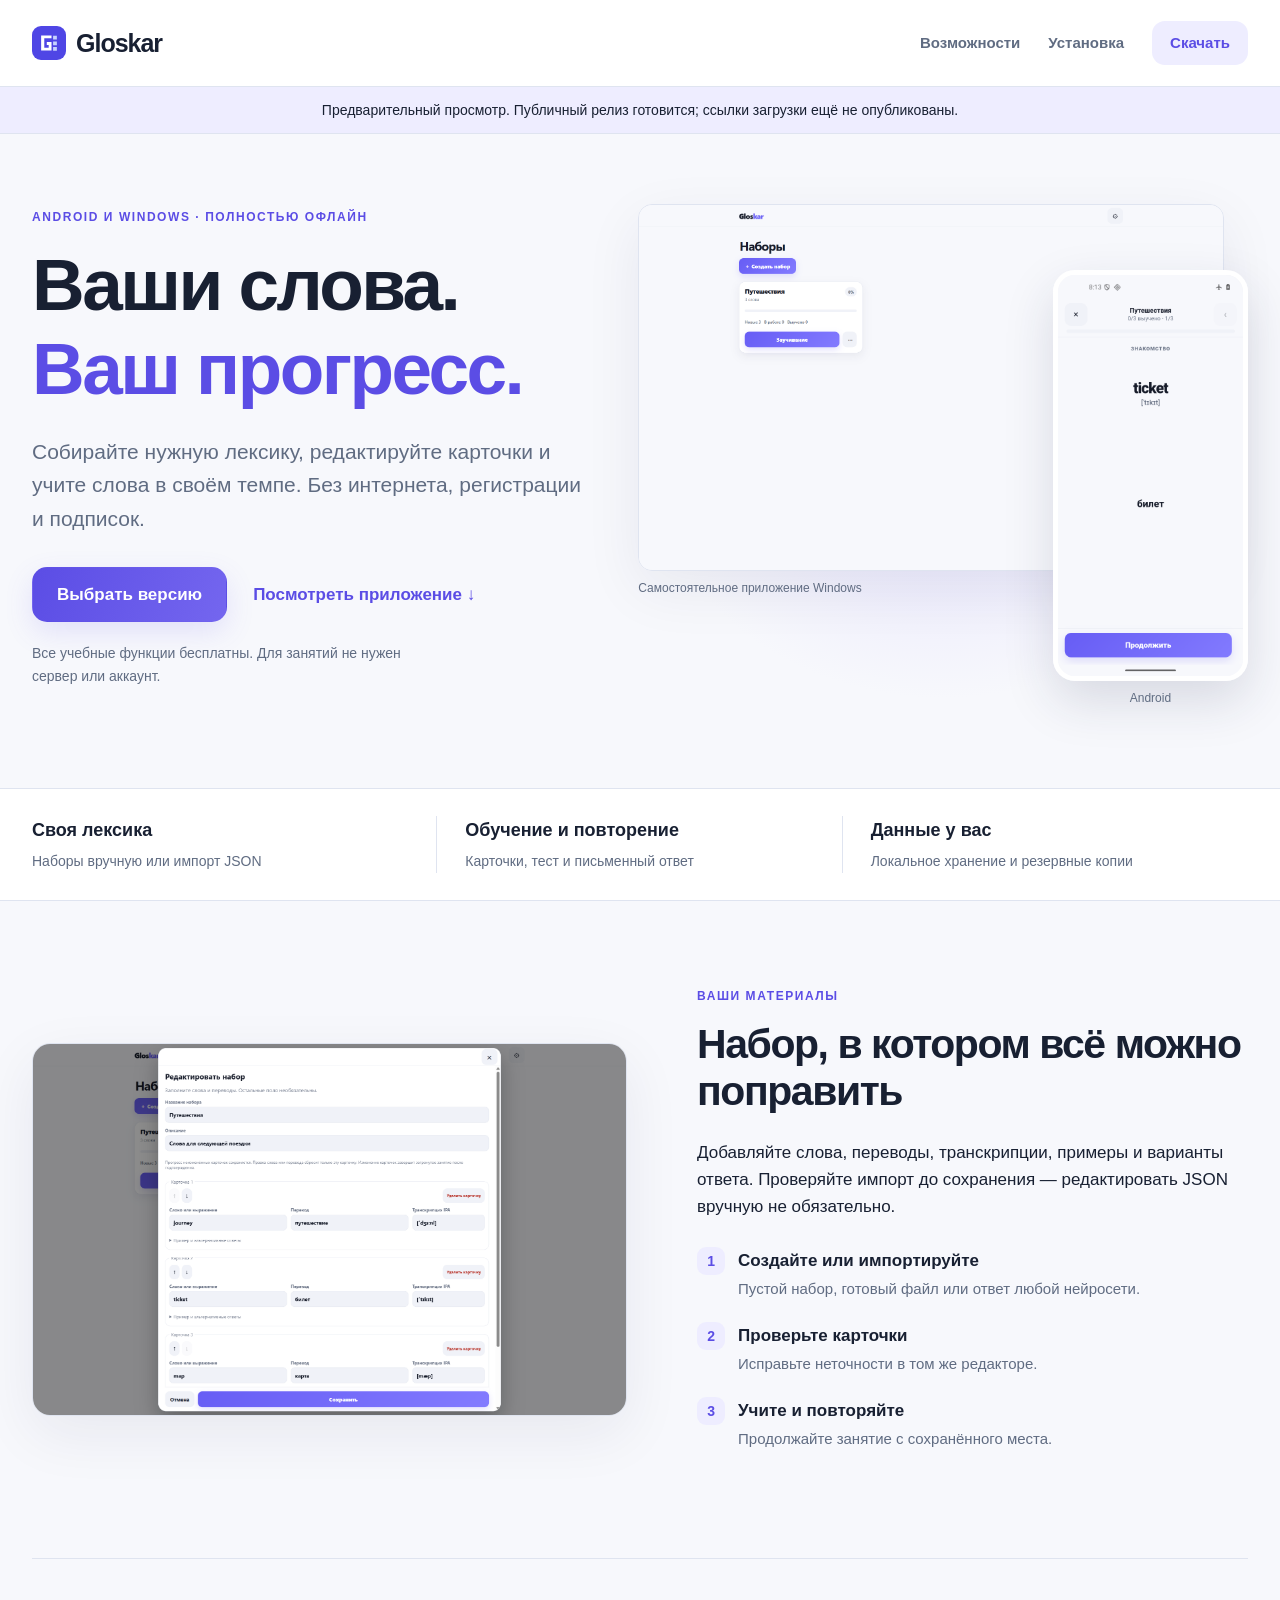
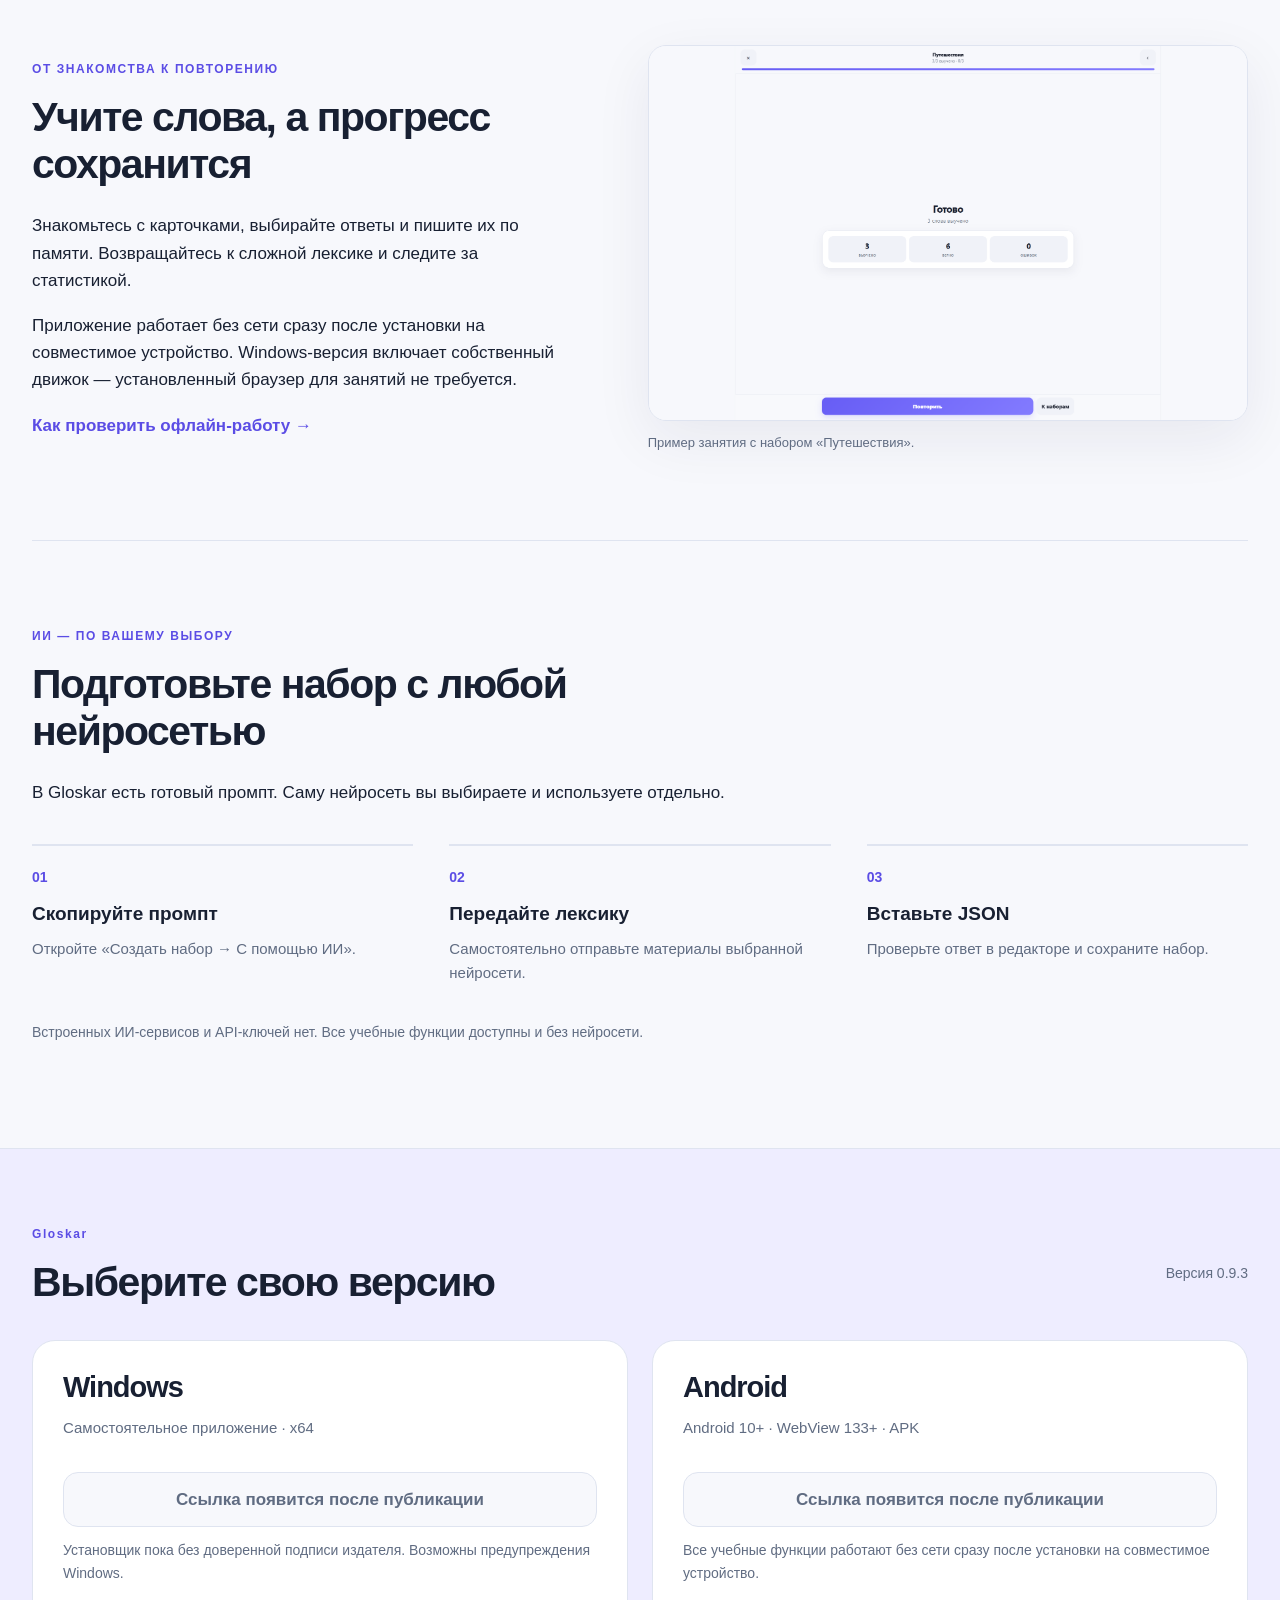
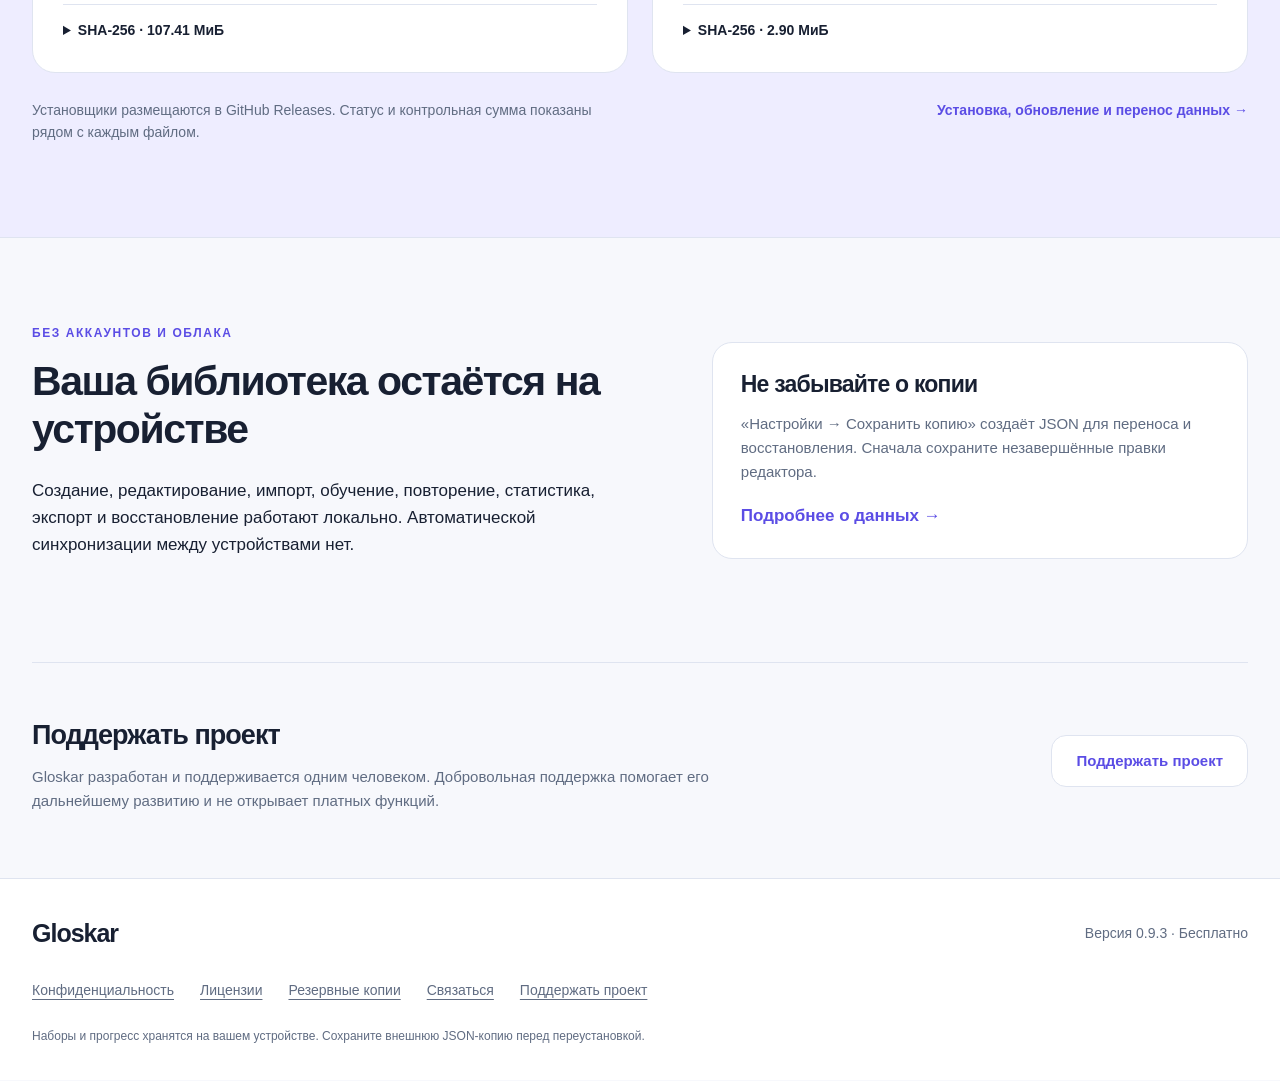
==== index.html @ 0e9c354c "Prepare official Gloskar download website" ====
<!doctype html>
<html lang="ru">
<head>
<meta charset="utf-8">
<meta name="viewport" content="width=device-width,initial-scale=1">
<meta name="color-scheme" content="light dark">
<meta name="description" content="Свои наборы слов, обучение и повторение офлайн. Бесплатное приложение для Android и Windows без регистрации и подписок.">
<meta name="referrer" content="no-referrer">
<meta http-equiv="Content-Security-Policy" content="default-src 'self'; script-src 'self'; style-src 'self'; img-src 'self' data:; connect-src 'self'; font-src 'self'; object-src 'none'; base-uri 'none'; form-action 'none'; frame-src 'none'">
<meta name="robots" content="noindex,nofollow">
<title>Слова и выражения офлайн · Gloskar</title>
<link rel="icon" href="./assets/icon.svg" type="image/svg+xml">
<link rel="stylesheet" href="./style.css">
<script src="./site.js" defer></script>
</head>
<body>
<a class="skip-link" href="#main">К содержанию</a>
<header class="header"><div class="container header-inner">
<a class="brand" href="./index.html" aria-label="Gloskar — главная"><img src="./assets/icon.svg" width="34" height="34" alt=""><span>Gloskar</span></a>
<nav aria-label="Основная навигация"><a href="./index.html#screens">Возможности</a><a href="./install.html">Установка</a><a class="nav-download" href="./index.html#downloads">Скачать</a></nav>
</div></header>
<div class="draft">Предварительный просмотр. Публичный релиз готовится; ссылки загрузки ещё не опубликованы.</div>
<main id="main"><section class="container hero" aria-labelledby="hero-title">
<div class="hero-copy"><p class="eyebrow">ANDROID И WINDOWS · ПОЛНОСТЬЮ ОФЛАЙН</p>
<h1 id="hero-title">Ваши слова.<br><span>Ваш прогресс.</span></h1>
<p class="lead">Собирайте нужную лексику, редактируйте карточки и учите слова в своём темпе. Без интернета, регистрации и подписок.</p>
<div class="hero-actions"><a class="button primary" href="#downloads">Выбрать версию</a><a class="text-link" href="#screens">Посмотреть приложение <span aria-hidden="true">↓</span></a></div>
<p class="hero-note">Все учебные функции бесплатны. Для занятий не нужен сервер или аккаунт.</p></div>
<div class="hero-art" aria-label="Интерфейс приложения">
<figure class="desktop-shot"><img src="./assets/windows-library.png" width="1800" height="1125" alt="Набор «Путешествия» в самостоятельном приложении Windows" fetchpriority="high"><figcaption>Самостоятельное приложение Windows</figcaption></figure>
<figure class="phone-shot"><img src="./assets/android-learning.png" width="1080" height="2340" alt="Карточка со словом ticket, транскрипцией и переводом в Android"><figcaption>Android</figcaption></figure>
</div></section>
<section class="benefits" aria-label="Основные возможности"><div class="container benefit-row"><p><strong>Своя лексика</strong><span>Наборы вручную или импорт JSON</span></p><p><strong>Обучение и повторение</strong><span>Карточки, тест и письменный ответ</span></p><p><strong>Данные у вас</strong><span>Локальное хранение и резервные копии</span></p></div></section>
<section class="container section editor-section" id="screens" aria-labelledby="editor-title">
<div class="editor-image"><img src="./assets/windows-editor.png" width="1800" height="1125" alt="Визуальный редактор набора: слово, перевод, IPA и дополнительные поля" loading="lazy"></div>
<div><p class="eyebrow">ВАШИ МАТЕРИАЛЫ</p><h2 id="editor-title">Набор, в котором всё можно поправить</h2><p>Добавляйте слова, переводы, транскрипции, примеры и варианты ответа. Проверяйте импорт до сохранения — редактировать JSON вручную не обязательно.</p><ol class="steps"><li><strong>Создайте или импортируйте</strong><span>Пустой набор, готовый файл или ответ любой нейросети.</span></li><li><strong>Проверьте карточки</strong><span>Исправьте неточности в том же редакторе.</span></li><li><strong>Учите и повторяйте</strong><span>Продолжайте занятие с сохранённого места.</span></li></ol></div>
</section>
<section class="container section study-section" aria-labelledby="study-title"><div><p class="eyebrow">ОТ ЗНАКОМСТВА К ПОВТОРЕНИЮ</p><h2 id="study-title">Учите слова, а прогресс сохранится</h2><p>Знакомьтесь с карточками, выбирайте ответы и пишите их по памяти. Возвращайтесь к сложной лексике и следите за статистикой.</p><p>Приложение работает без сети сразу после установки на совместимое устройство. Windows-версия включает собственный движок — установленный браузер для занятий не требуется.</p><a class="text-link" href="./install.html#offline">Как проверить офлайн-работу →</a></div><figure class="study-image"><img src="./assets/windows-complete.png" width="1800" height="1125" alt="Завершённое занятие: три слова выучено, шесть правильных ответов" loading="lazy"><figcaption>Пример занятия с набором «Путешествия».</figcaption></figure></section>
<section class="container section ai-section" aria-labelledby="ai-title"><div><p class="eyebrow">ИИ — ПО ВАШЕМУ ВЫБОРУ</p><h2 id="ai-title">Подготовьте набор с любой нейросетью</h2><p>В Gloskar есть готовый промпт. Саму нейросеть вы выбираете и используете отдельно.</p></div><ol class="ai-flow"><li><span>01</span><strong>Скопируйте промпт</strong><p>Откройте «Создать набор → С помощью ИИ».</p></li><li><span>02</span><strong>Передайте лексику</strong><p>Самостоятельно отправьте материалы выбранной нейросети.</p></li><li><span>03</span><strong>Вставьте JSON</strong><p>Проверьте ответ в редакторе и сохраните набор.</p></li></ol><p class="muted">Встроенных ИИ-сервисов и API-ключей нет. Все учебные функции доступны и без нейросети.</p></section>
<section class="download-section" id="downloads" aria-labelledby="download-title"><div class="container"><div class="section-heading"><div><p class="eyebrow">Gloskar</p><h2 id="download-title">Выберите свою версию</h2></div><p class="version-tag">Версия 0.9.3</p></div><div class="download-grid"><article class="download-card"><h3>Windows</h3><p class="requirements">Самостоятельное приложение · x64</p><button class="button pending-download" type="button" disabled>Ссылка появится после публикации</button><p class="artifact-note">Установщик пока без доверенной подписи издателя. Возможны предупреждения Windows.</p><details class="checksum"><summary>SHA-256 · 107.41 МиБ</summary><code id="sha-windows">ab9beaf9b18ad65c45ee608a0db1220568a5620219cf314c0b926c8e4b7230f5</code><button type="button" class="copy-button" data-copy-checksum="sha-windows">Скопировать сумму</button></details></article><article class="download-card"><h3>Android</h3><p class="requirements">Android 10+ · WebView 133+ · APK</p><button class="button pending-download" type="button" disabled>Ссылка появится после публикации</button><p class="artifact-note">Все учебные функции работают без сети сразу после установки на совместимое устройство.</p><details class="checksum"><summary>SHA-256 · 2.90 МиБ</summary><code id="sha-android">df32ef1c445211dd8492a6d2db6f63889854768fa536b43472f8017db296498a</code><button type="button" class="copy-button" data-copy-checksum="sha-android">Скопировать сумму</button></details></article></div><div class="download-notes"><p>Установщики размещаются в GitHub Releases. Статус и контрольная сумма показаны рядом с каждым файлом.</p><a class="text-link" href="./install.html">Установка, обновление и перенос данных →</a></div></div></section>
<section class="container section data-section"><div><p class="eyebrow">БЕЗ АККАУНТОВ И ОБЛАКА</p><h2>Ваша библиотека остаётся на устройстве</h2><p>Создание, редактирование, импорт, обучение, повторение, статистика, экспорт и восстановление работают локально. Автоматической синхронизации между устройствами нет.</p></div><aside><h3>Не забывайте о копии</h3><p>«Настройки → Сохранить копию» создаёт JSON для переноса и восстановления. Сначала сохраните незавершённые правки редактора.</p><a class="text-link" href="./privacy.html">Подробнее о данных →</a></aside></section>
<section class="container support-section"><div><h2>Поддержать проект</h2><p>Gloskar разработан и поддерживается одним человеком. Добровольная поддержка помогает его дальнейшему развитию и не открывает платных функций.</p></div><a class="button secondary" href="https://yoomoney.ru/fundraise/1L9EQAC5DIO.261101" target="_blank" rel="noopener noreferrer">Поддержать проект</a></section>
</main>
<footer class="footer"><div class="container footer-top"><a class="brand" href="./index.html">Gloskar</a><span>Версия 0.9.3 · Бесплатно</span></div>
<div class="container footer-links"><a href="./privacy.html">Конфиденциальность</a><a href="./licenses.html">Лицензии</a><a href="./install.html#backup">Резервные копии</a><a href="mailto:gloskar@yandex.ru">Связаться</a><a href="https://yoomoney.ru/fundraise/1L9EQAC5DIO.261101" target="_blank" rel="noopener noreferrer">Поддержать проект</a></div>
<div class="container footer-note">Наборы и прогресс хранятся на вашем устройстве. Сохраните внешнюю JSON-копию перед переустановкой.</div></footer>
<p class="sr-only" id="copy-status" role="status" aria-live="polite"></p>
</body></html>
---- style.css ----
:root{color-scheme:light dark;--bg:#f7f8fc;--surface:#fff;--text:#182032;--muted:#606c82;--line:#dfe4f0;--brand:#5b4de5;--accent:#7466ef;--soft:#eeedff;--shadow:0 18px 58px #20234b12;font-family:Arial,system-ui,sans-serif;font-size:17px;line-height:1.6}
*{box-sizing:border-box}html{scroll-behavior:smooth;scroll-padding-top:110px}body{margin:0;background:var(--bg);color:var(--text)}a{color:var(--brand);text-underline-offset:4px}a:hover{text-decoration-thickness:2px}img{max-width:100%;height:auto}button,a{-webkit-tap-highlight-color:transparent}button{font:inherit}button:disabled{cursor:default}a:focus-visible,button:focus-visible,summary:focus-visible{outline:3px solid var(--brand);outline-offset:5px;border-radius:5px}.container{width:min(1216px,calc(100% - 48px));margin-inline:auto}.header{background:var(--surface);border-bottom:1px solid var(--line);position:sticky;top:0;z-index:10}.header-inner{min-height:86px;display:flex;justify-content:space-between;align-items:center;gap:24px}.brand{display:inline-flex;align-items:center;gap:10px;font-size:25px;font-weight:800;letter-spacing:-1px;color:var(--text);text-decoration:none}.brand img{border-radius:9px}.header nav{display:flex;align-items:center;gap:28px}.header nav a{font-size:15px;font-weight:600;color:var(--muted);text-decoration:none;min-height:44px;display:flex;align-items:center}.header nav .nav-download{color:var(--brand);padding:0 18px;background:var(--soft);border-radius:13px}.skip-link{position:fixed;left:16px;top:-80px;z-index:50;background:var(--surface);padding:12px}.skip-link:focus{top:12px}.draft{padding:12px 24px;background:var(--soft);color:var(--text);text-align:center;font-size:14px;border-bottom:1px solid var(--line)}
h1,h2,h3{line-height:1.15;letter-spacing:-.035em}h1{font-size:clamp(44px,5.7vw,76px);margin:16px 0 24px}h2{font-size:clamp(30px,3.2vw,43px);margin:12px 0 24px}h3{font-size:23px}p{margin:0 0 18px}.lead{font-size:21px;line-height:1.6;color:var(--muted)}.eyebrow{font-size:12px;letter-spacing:.13em;font-weight:700;color:var(--brand);margin:0 0 15px}.hero{display:grid;grid-template-columns:1fr 1.1fr;gap:52px;align-items:center;padding-block:70px 80px}.hero h1 span{color:var(--brand)}.hero-actions{display:flex;align-items:center;gap:26px;flex-wrap:wrap;margin-top:32px}.button{display:inline-flex;align-items:center;justify-content:center;min-height:54px;border-radius:15px;padding:13px 24px;font-weight:700;font-size:17px;text-decoration:none;border:1px solid transparent;cursor:pointer}.primary{background:linear-gradient(110deg,var(--brand),var(--accent));color:#fff;box-shadow:0 10px 28px #6758eb25}.primary:hover{filter:brightness(.97)}.secondary{border-color:var(--line);background:var(--surface);color:var(--brand)}.text-link{font-weight:600;text-decoration:none;display:inline-block}.hero-note{font-size:14px;color:var(--muted);margin-top:20px;max-width:400px}.hero-art{position:relative;min-width:0;min-height:490px;display:flex;align-items:center;padding-bottom:60px}.hero-art:before{content:"";position:absolute;inset:0;border-radius:50%;background:radial-gradient(ellipse,#d4ceff80 0,transparent 68%);z-index:-1}.desktop-shot{margin:0 24px 50px 0;width:100%;min-width:0}.desktop-shot img{border:1px solid var(--line);border-radius:14px;box-shadow:var(--shadow);display:block}.phone-shot{position:absolute;width:32%;right:0;bottom:0;margin:0}.phone-shot img{border:5px solid var(--surface);border-radius:22px;box-shadow:0 20px 50px #24274a25;display:block}.hero-art figcaption{font-size:12px;color:var(--muted);padding-top:8px}.phone-shot figcaption{text-align:center}
.benefits{background:var(--surface);border-block:1px solid var(--line)}.benefit-row{display:grid;grid-template-columns:repeat(3,1fr);padding-block:27px}.benefit-row p{margin:0;padding:0 28px;border-right:1px solid var(--line)}.benefit-row p:first-child{padding-left:0}.benefit-row p:last-child{border:0}.benefit-row strong,.benefit-row span{display:block}.benefit-row strong{font-size:18px}.benefit-row span{font-size:14px;color:var(--muted);margin-top:5px}.section{padding-block:86px}.editor-section,.study-section{display:grid;grid-template-columns:1.08fr 1fr;gap:70px;align-items:center}.editor-image img,.study-image img{display:block;border:1px solid var(--line);border-radius:18px;box-shadow:var(--shadow)}.editor-image{min-width:0}.steps{padding:0;margin:26px 0 0;list-style:none;counter-reset:steps}.steps li{counter-increment:steps;position:relative;padding:0 0 21px 41px}.steps li:before{content:counter(steps);position:absolute;left:0;top:0;color:var(--brand);font-weight:700;background:var(--soft);width:28px;height:28px;line-height:28px;border-radius:9px;text-align:center;font-size:14px}.steps strong,.steps span{display:block}.steps span{font-size:15px;color:var(--muted);margin-top:3px}.study-section{border-top:1px solid var(--line);grid-template-columns:1fr 1.1fr}.study-image{margin:0;min-width:0}.study-image figcaption{font-size:13px;color:var(--muted);margin-top:12px}.ai-section{border-top:1px solid var(--line)}.ai-section>div{max-width:760px}.ai-flow{list-style:none;padding:0;margin:38px 0 18px;display:grid;grid-template-columns:repeat(3,1fr);gap:36px}.ai-flow li{border-top:2px solid var(--line);padding-top:20px}.ai-flow span{display:block;color:var(--brand);font-size:14px;font-weight:700;margin-bottom:10px}.ai-flow strong{display:block;font-size:19px}.ai-flow p{font-size:15px;color:var(--muted);margin-top:8px}.muted{color:var(--muted);font-size:14px}
.download-section{padding-block:76px;background:var(--soft);border-block:1px solid var(--line)}.section-heading{display:flex;align-items:center;justify-content:space-between;gap:20px}.section-heading h2{margin-bottom:34px}.version-tag{font-size:14px;color:var(--muted);white-space:nowrap}.download-grid{display:grid;grid-template-columns:1fr 1fr;gap:24px}.download-card{padding:30px;background:var(--surface);border:1px solid var(--line);border-radius:23px;min-width:0}.download-card h3{font-size:29px;margin:0 0 12px}.download-card .requirements{font-size:15px;color:var(--muted)}.download-card .button{width:100%;margin:14px 0 12px}.pending-download{background:var(--bg);border-color:var(--line);color:var(--muted)}.artifact-note{font-size:14px;color:var(--muted)}.checksum{border-top:1px solid var(--line);padding-top:14px;margin-top:20px}.checksum summary{cursor:pointer;font-size:14px;font-weight:600}.checksum code{display:block;font-size:12px;overflow-wrap:anywhere;white-space:normal;margin-top:12px;line-height:1.6}.copy-button{background:var(--bg);color:var(--text);border:1px solid var(--line);border-radius:10px;padding:7px 12px;font-size:13px;min-height:40px;cursor:pointer;margin-top:12px}.store-links{margin-top:28px}.store-links h3{font-size:19px}.store-links>div{display:flex;gap:12px;flex-wrap:wrap}.store-links a{background:var(--surface);border:1px solid var(--line);border-radius:12px;padding:10px 15px;text-decoration:none;font-size:14px}.download-notes{display:flex;justify-content:space-between;gap:28px;margin-top:26px;font-size:14px;align-items:flex-start}.download-notes p{max-width:580px;color:var(--muted)}.data-section{display:grid;grid-template-columns:1.1fr 1fr;gap:90px}.data-section aside{padding:28px;border:1px solid var(--line);border-radius:20px;background:var(--surface);align-self:center}.data-section aside h3{margin:0 0 15px}.data-section aside p{font-size:15px;color:var(--muted)}.support-section{border-top:1px solid var(--line);padding-block:45px 65px;display:flex;align-items:center;justify-content:space-between;gap:40px}.support-section h2{font-size:27px;margin-bottom:14px}.support-section p{max-width:730px;font-size:15px;color:var(--muted);margin:0}.support-section .button{flex-shrink:0;font-size:15px;min-height:48px}
.footer{background:var(--surface);border-top:1px solid var(--line);padding-block:34px}.footer-top{display:flex;justify-content:space-between;align-items:center;gap:20px}.footer-top span{font-size:14px;color:var(--muted)}.footer-links{display:flex;gap:15px 26px;flex-wrap:wrap;margin-top:17px}.footer-links a{font-size:14px;color:var(--muted);min-height:40px;display:flex;align-items:center}.footer-note{font-size:12px;color:var(--muted);margin-top:17px}.document{max-width:880px;padding-block:64px 88px}.document h1{font-size:clamp(35px,5vw,56px)}.document h2{font-size:29px;margin-top:42px;margin-bottom:18px}.document h3{margin-top:32px}.document li{padding-left:5px;margin-bottom:12px}.document p{overflow-wrap:anywhere}.document pre{font-size:14px;white-space:pre-wrap;overflow-wrap:anywhere;background:var(--surface);border:1px solid var(--line);padding:20px;border-radius:14px}.document details{margin-block:24px}.document summary{cursor:pointer;font-weight:600}.license-text{font-size:12px!important;line-height:1.6}.callout{background:var(--soft);border:1px solid var(--line);border-radius:16px;padding:20px;margin-block:25px}.callout p{margin:8px 0 0}.sr-only{position:absolute;width:1px;height:1px;padding:0;overflow:hidden;clip:rect(0,0,0,0);white-space:nowrap;border:0}
@media(prefers-color-scheme:dark){:root{--bg:#0f141e;--surface:#171e2a;--text:#eff2fa;--muted:#aab5ca;--line:#303a4f;--brand:#b5aaff;--accent:#7563ea;--soft:#211f37;--shadow:0 18px 58px #0003}.primary{background:linear-gradient(110deg,#5b47dd,#7360e9);color:#fff}.hero-art:before{background:radial-gradient(ellipse,#7866bd30 0,transparent 68%)}}
@media(max-width:1000px){.hero{gap:25px}.hero-art{min-height:400px}.editor-section,.study-section{gap:35px}.data-section{gap:40px}.hero-actions{gap:20px}}
@media(max-width:760px){.container{width:calc(100% - 36px)}.hero{grid-template-columns:1fr;padding-block:40px 46px;gap:22px}.hero-copy{max-width:620px}.hero h1{font-size:57px}.hero-art{width:min(620px,100%);margin-inline:auto;min-height:420px}.desktop-shot{margin-right:35px}.phone-shot{width:29%}.benefit-row{grid-template-columns:1fr;gap:20px}.benefit-row p{padding:0!important;border:0}.benefit-row span{margin:0}.section{padding-block:48px}.editor-section,.study-section,.data-section{grid-template-columns:1fr;gap:30px}.editor-section>div:last-child{order:-1}.ai-flow{gap:20px}.download-grid{grid-template-columns:1fr}.download-section{padding-block:46px}.download-notes{display:block}.support-section{display:block;padding-block:32px 44px}.support-section .button{margin-top:22px}.footer-links{gap:8px 22px}.document{padding-block:38px 58px}}
@media(max-width:520px){.header-inner{flex-wrap:wrap;gap:6px;padding-top:14px;padding-bottom:9px;min-height:106px}.header nav{justify-content:space-between;width:100%;gap:12px}.header nav a{font-size:14px}.brand{font-size:23px}.header nav .nav-download{padding-inline:16px}.hero h1{font-size:48px}.lead{font-size:19px}.hero-actions{display:grid;gap:20px}.hero-actions .text-link{font-size:15px}.hero-note{font-size:13px}.hero-art{min-height:300px;padding-bottom:30px}.desktop-shot{margin-right:27px;margin-bottom:36px}.phone-shot{width:29%;bottom:-8px}.hero-art figcaption{font-size:10px}.phone-shot img{border-width:3px;border-radius:12px}.desktop-shot img{border-radius:8px}.hero{padding-bottom:44px}.ai-flow{grid-template-columns:1fr;gap:10px}.ai-flow li{padding-top:13px}.ai-flow span{display:inline-block;margin-right:10px}.ai-flow strong{display:inline;font-size:18px}.section-heading{align-items:flex-start;display:block}.section-heading h2{margin-bottom:10px}.version-tag{margin-bottom:25px}.download-card{padding:24px}.footer-top{display:block}.footer-top>span{display:block;margin-top:12px}.footer-links{gap:4px 17px}.footer-links a{font-size:13px}.document pre{padding:14px;font-size:12px}.draft{font-size:12px;padding:10px 18px}}
@media(prefers-reduced-motion:reduce){html{scroll-behavior:auto}*,*:before,*:after{animation:none!important;transition:none!important}}
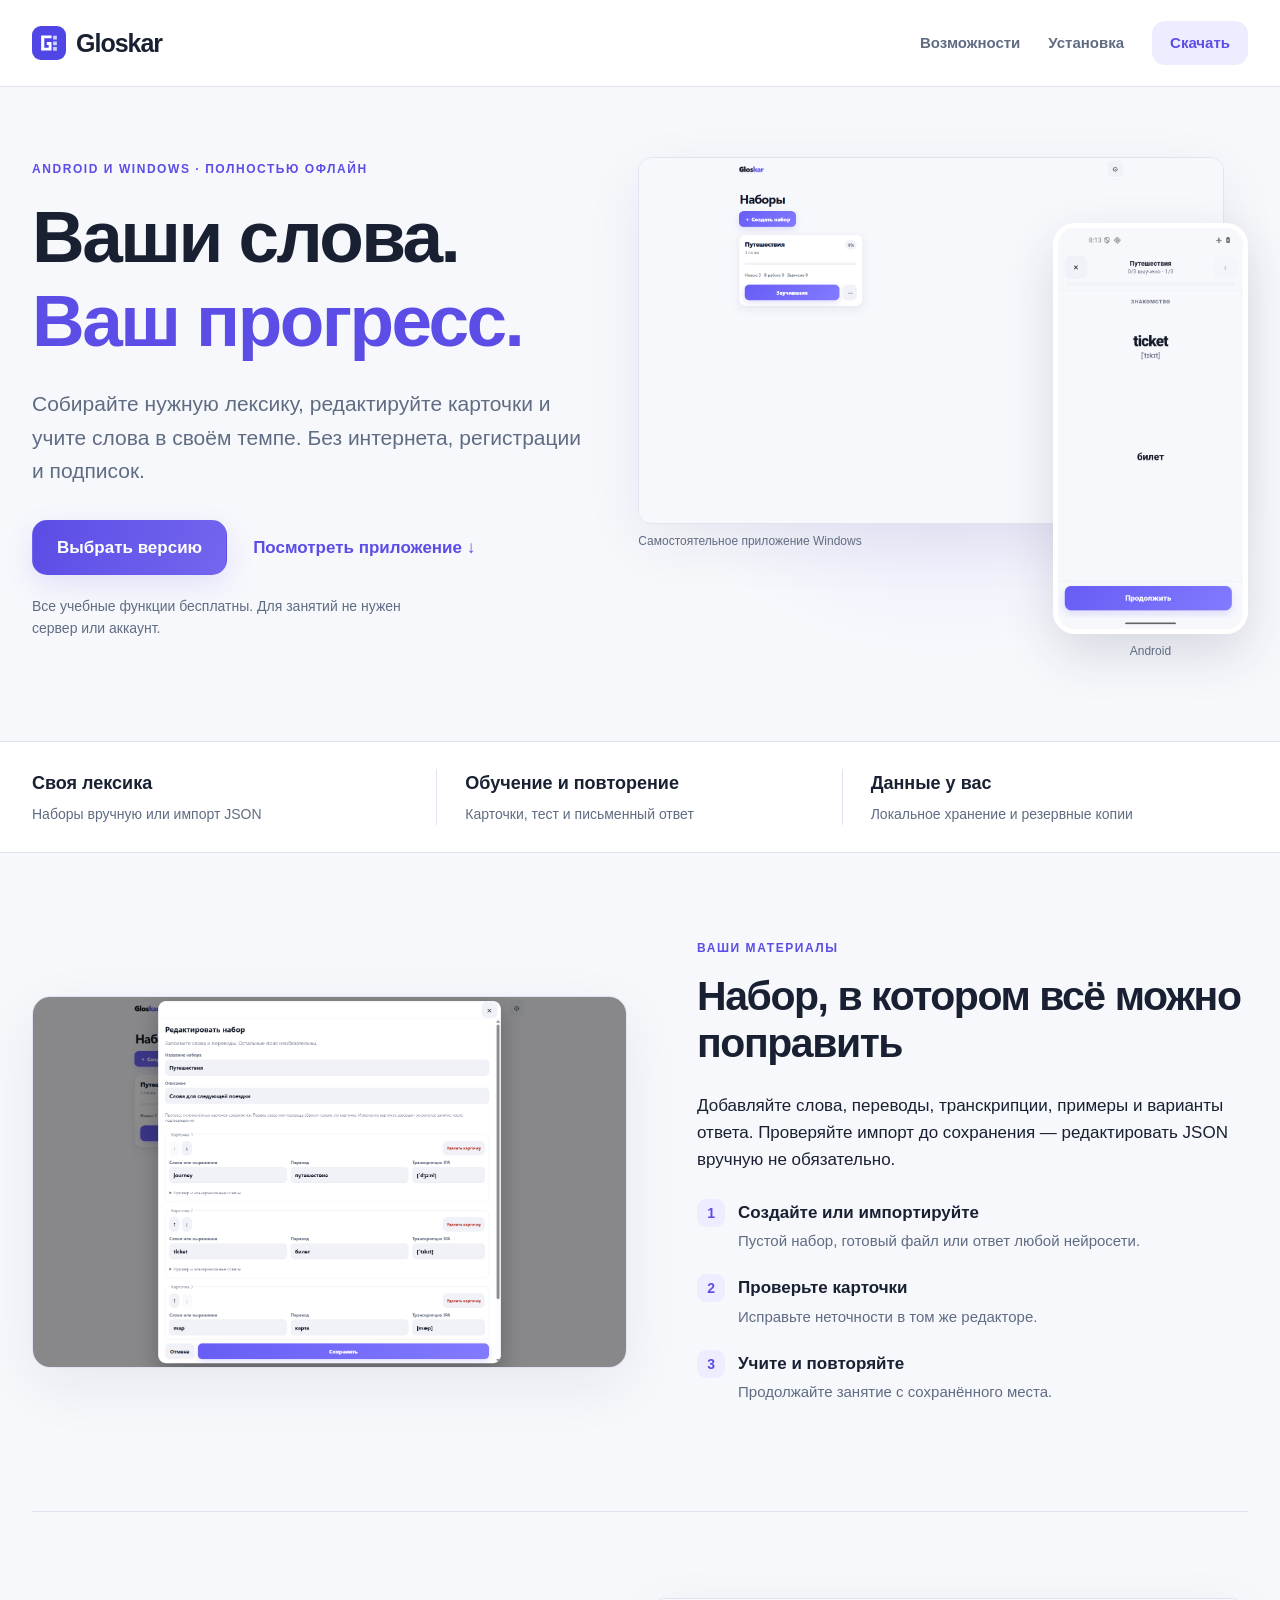
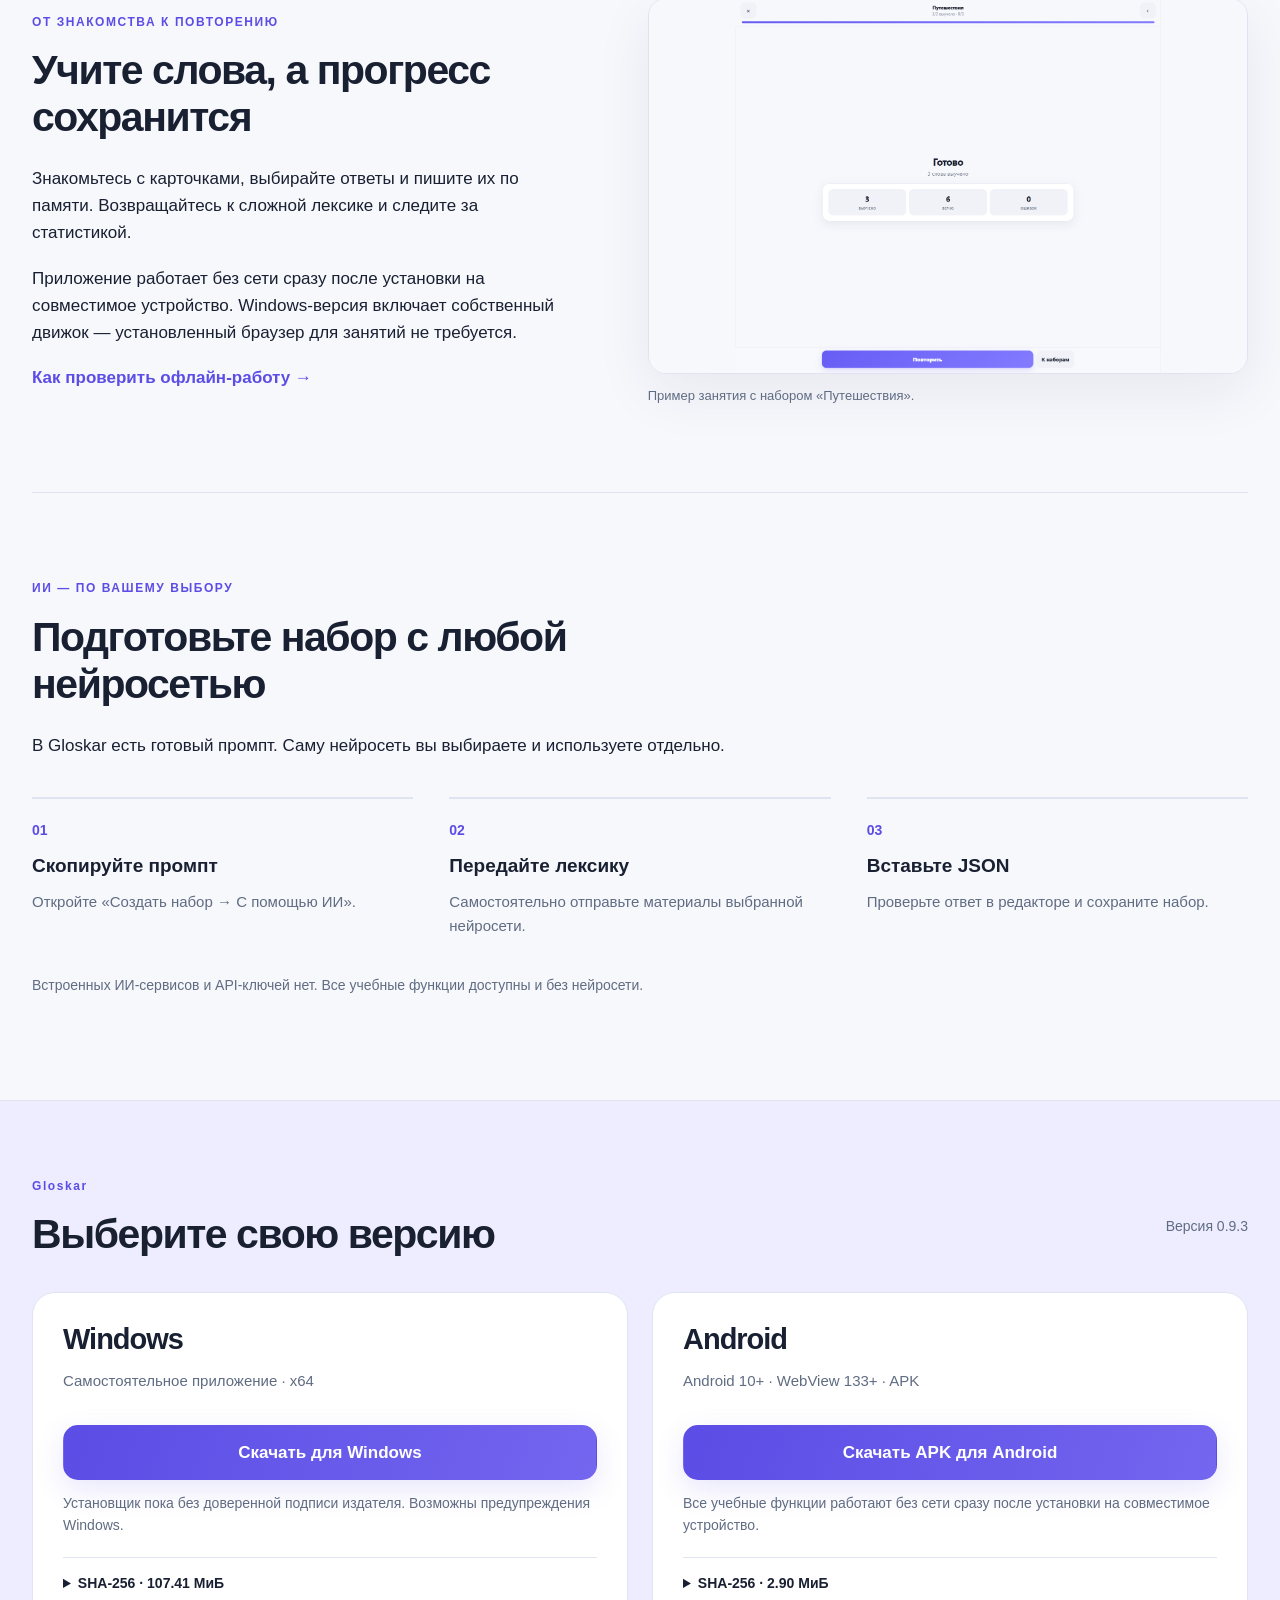
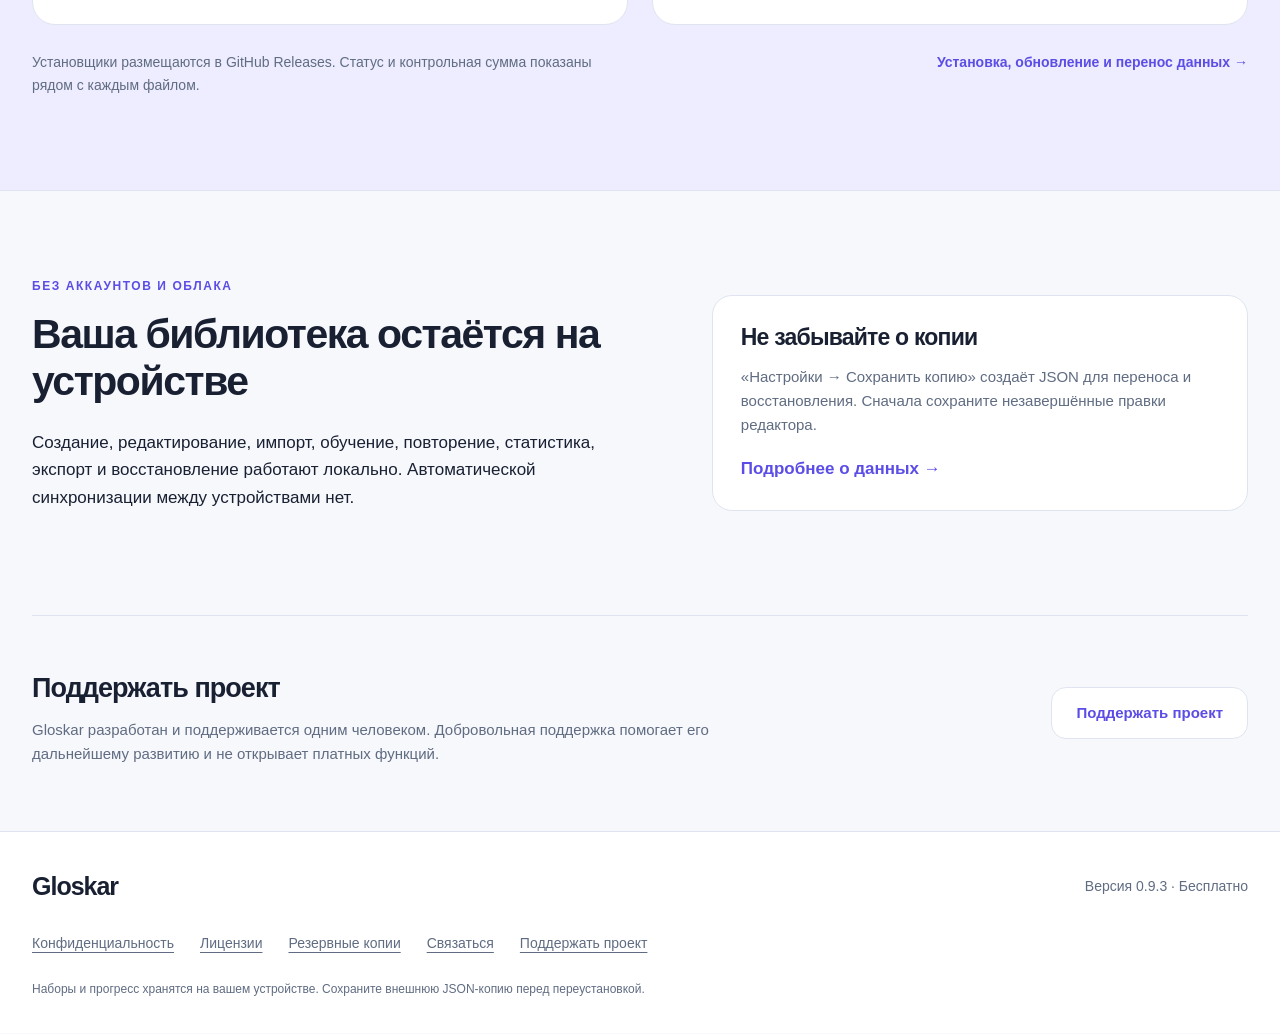
==== commit 74413ecb: "Enable verified Gloskar 0.9.3 downloads" ====
--- a/index.html
+++ b/index.html
@@ -7,7 +7,7 @@
 <meta name="description" content="Свои наборы слов, обучение и повторение офлайн. Бесплатное приложение для Android и Windows без регистрации и подписок.">
 <meta name="referrer" content="no-referrer">
 <meta http-equiv="Content-Security-Policy" content="default-src 'self'; script-src 'self'; style-src 'self'; img-src 'self' data:; connect-src 'self'; font-src 'self'; object-src 'none'; base-uri 'none'; form-action 'none'; frame-src 'none'">
-<meta name="robots" content="noindex,nofollow">
+
 <title>Слова и выражения офлайн · Gloskar</title>
 <link rel="icon" href="./assets/icon.svg" type="image/svg+xml">
 <link rel="stylesheet" href="./style.css">
@@ -19,7 +19,7 @@
 <a class="brand" href="./index.html" aria-label="Gloskar — главная"><img src="./assets/icon.svg" width="34" height="34" alt=""><span>Gloskar</span></a>
 <nav aria-label="Основная навигация"><a href="./index.html#screens">Возможности</a><a href="./install.html">Установка</a><a class="nav-download" href="./index.html#downloads">Скачать</a></nav>
 </div></header>
-<div class="draft">Предварительный просмотр. Публичный релиз готовится; ссылки загрузки ещё не опубликованы.</div>
+
 <main id="main"><section class="container hero" aria-labelledby="hero-title">
 <div class="hero-copy"><p class="eyebrow">ANDROID И WINDOWS · ПОЛНОСТЬЮ ОФЛАЙН</p>
 <h1 id="hero-title">Ваши слова.<br><span>Ваш прогресс.</span></h1>
@@ -37,7 +37,7 @@
 </section>
 <section class="container section study-section" aria-labelledby="study-title"><div><p class="eyebrow">ОТ ЗНАКОМСТВА К ПОВТОРЕНИЮ</p><h2 id="study-title">Учите слова, а прогресс сохранится</h2><p>Знакомьтесь с карточками, выбирайте ответы и пишите их по памяти. Возвращайтесь к сложной лексике и следите за статистикой.</p><p>Приложение работает без сети сразу после установки на совместимое устройство. Windows-версия включает собственный движок — установленный браузер для занятий не требуется.</p><a class="text-link" href="./install.html#offline">Как проверить офлайн-работу →</a></div><figure class="study-image"><img src="./assets/windows-complete.png" width="1800" height="1125" alt="Завершённое занятие: три слова выучено, шесть правильных ответов" loading="lazy"><figcaption>Пример занятия с набором «Путешествия».</figcaption></figure></section>
 <section class="container section ai-section" aria-labelledby="ai-title"><div><p class="eyebrow">ИИ — ПО ВАШЕМУ ВЫБОРУ</p><h2 id="ai-title">Подготовьте набор с любой нейросетью</h2><p>В Gloskar есть готовый промпт. Саму нейросеть вы выбираете и используете отдельно.</p></div><ol class="ai-flow"><li><span>01</span><strong>Скопируйте промпт</strong><p>Откройте «Создать набор → С помощью ИИ».</p></li><li><span>02</span><strong>Передайте лексику</strong><p>Самостоятельно отправьте материалы выбранной нейросети.</p></li><li><span>03</span><strong>Вставьте JSON</strong><p>Проверьте ответ в редакторе и сохраните набор.</p></li></ol><p class="muted">Встроенных ИИ-сервисов и API-ключей нет. Все учебные функции доступны и без нейросети.</p></section>
-<section class="download-section" id="downloads" aria-labelledby="download-title"><div class="container"><div class="section-heading"><div><p class="eyebrow">Gloskar</p><h2 id="download-title">Выберите свою версию</h2></div><p class="version-tag">Версия 0.9.3</p></div><div class="download-grid"><article class="download-card"><h3>Windows</h3><p class="requirements">Самостоятельное приложение · x64</p><button class="button pending-download" type="button" disabled>Ссылка появится после публикации</button><p class="artifact-note">Установщик пока без доверенной подписи издателя. Возможны предупреждения Windows.</p><details class="checksum"><summary>SHA-256 · 107.41 МиБ</summary><code id="sha-windows">ab9beaf9b18ad65c45ee608a0db1220568a5620219cf314c0b926c8e4b7230f5</code><button type="button" class="copy-button" data-copy-checksum="sha-windows">Скопировать сумму</button></details></article><article class="download-card"><h3>Android</h3><p class="requirements">Android 10+ · WebView 133+ · APK</p><button class="button pending-download" type="button" disabled>Ссылка появится после публикации</button><p class="artifact-note">Все учебные функции работают без сети сразу после установки на совместимое устройство.</p><details class="checksum"><summary>SHA-256 · 2.90 МиБ</summary><code id="sha-android">df32ef1c445211dd8492a6d2db6f63889854768fa536b43472f8017db296498a</code><button type="button" class="copy-button" data-copy-checksum="sha-android">Скопировать сумму</button></details></article></div><div class="download-notes"><p>Установщики размещаются в GitHub Releases. Статус и контрольная сумма показаны рядом с каждым файлом.</p><a class="text-link" href="./install.html">Установка, обновление и перенос данных →</a></div></div></section>
+<section class="download-section" id="downloads" aria-labelledby="download-title"><div class="container"><div class="section-heading"><div><p class="eyebrow">Gloskar</p><h2 id="download-title">Выберите свою версию</h2></div><p class="version-tag">Версия 0.9.3</p></div><div class="download-grid"><article class="download-card"><h3>Windows</h3><p class="requirements">Самостоятельное приложение · x64</p><a class="button primary" data-download="windows" href="https://github.com/gloskar-project/gloskar-project.github.io/releases/download/v0.9.3/Gloskar-0.9.3-Windows-x64-Setup.exe">Скачать для Windows</a><p class="artifact-note">Установщик пока без доверенной подписи издателя. Возможны предупреждения Windows.</p><details class="checksum"><summary>SHA-256 · 107.41 МиБ</summary><code id="sha-windows">ab9beaf9b18ad65c45ee608a0db1220568a5620219cf314c0b926c8e4b7230f5</code><button type="button" class="copy-button" data-copy-checksum="sha-windows">Скопировать сумму</button></details></article><article class="download-card"><h3>Android</h3><p class="requirements">Android 10+ · WebView 133+ · APK</p><a class="button primary" data-download="android" href="https://github.com/gloskar-project/gloskar-project.github.io/releases/download/v0.9.3/Gloskar-0.9.3-Android-direct.apk">Скачать APK для Android</a><p class="artifact-note">Все учебные функции работают без сети сразу после установки на совместимое устройство.</p><details class="checksum"><summary>SHA-256 · 2.90 МиБ</summary><code id="sha-android">df32ef1c445211dd8492a6d2db6f63889854768fa536b43472f8017db296498a</code><button type="button" class="copy-button" data-copy-checksum="sha-android">Скопировать сумму</button></details></article></div><div class="download-notes"><p>Установщики размещаются в GitHub Releases. Статус и контрольная сумма показаны рядом с каждым файлом.</p><a class="text-link" href="./install.html">Установка, обновление и перенос данных →</a></div></div></section>
 <section class="container section data-section"><div><p class="eyebrow">БЕЗ АККАУНТОВ И ОБЛАКА</p><h2>Ваша библиотека остаётся на устройстве</h2><p>Создание, редактирование, импорт, обучение, повторение, статистика, экспорт и восстановление работают локально. Автоматической синхронизации между устройствами нет.</p></div><aside><h3>Не забывайте о копии</h3><p>«Настройки → Сохранить копию» создаёт JSON для переноса и восстановления. Сначала сохраните незавершённые правки редактора.</p><a class="text-link" href="./privacy.html">Подробнее о данных →</a></aside></section>
 <section class="container support-section"><div><h2>Поддержать проект</h2><p>Gloskar разработан и поддерживается одним человеком. Добровольная поддержка помогает его дальнейшему развитию и не открывает платных функций.</p></div><a class="button secondary" href="https://yoomoney.ru/fundraise/1L9EQAC5DIO.261101" target="_blank" rel="noopener noreferrer">Поддержать проект</a></section>
 </main>
